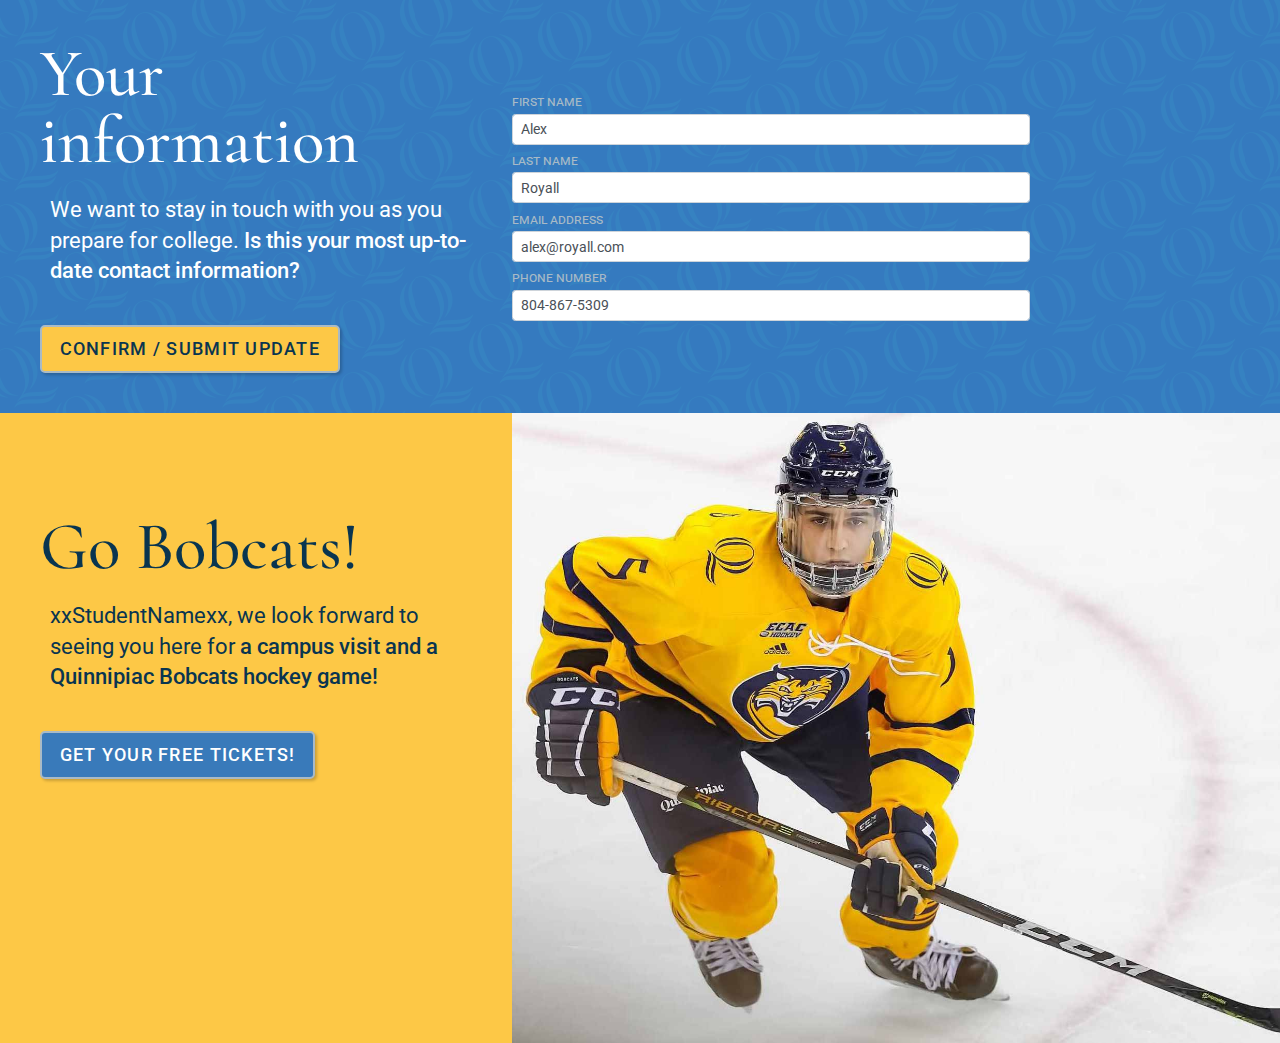
==== refactor.html @ 509ea184 "2nd section refactor RWD" ====
<!DOCTYPE html>
<html lang="en">
  <head>
    <meta charset="UTF-8" />
    <meta name="viewport" content="width=device-width, initial-scale=1.0" />
    <meta http-equiv="X-UA-Compatible" content="ie=edge" />
    <title>Welcome to Quinnipiac!</title>
    <!-- Google Fonts -->
    <link href="https://fonts.googleapis.com/css?family=Cormorant:500|Roboto:300,500&display=swap" rel="stylesheet" />
    <!-- Bootstrap CDN CSS -->
    <link
      rel="stylesheet"
      href="https://stackpath.bootstrapcdn.com/bootstrap/4.3.1/css/bootstrap.min.css"
      integrity="sha384-ggOyR0iXCbMQv3Xipma34MD+dH/1fQ784/j6cY/iJTQUOhcWr7x9JvoRxT2MZw1T"
      crossorigin="anonymous"
    />
    <style>
      /* document styles */
      html {
        font-size: 16px;
        font-family: "Roboto", sans-serif;
        font-weight: 300;
      }
      body {
        margin: 0;
      }
      h1 {
        font-size: 2.6rem;
        line-height: 1em;
        font-family: "Cormorant", serif;
        font-weight: 500;
        margin: 0;
      }
      p {
        margin: 10px 0 20px;
        line-height: 1.35em;
        padding-left: 5px;
      }
      span {
        font-weight: 500;
      }

      /* flex content containers */
      .split-content {
        display: flex;
        flex-direction: column;
      }
      .content {
        padding: 40px;
      }
      button {
        font-weight: 500;
        font-size: 0.7rem;
        text-transform: uppercase;
        letter-spacing: 0.02rem;
        padding: 0.5em 1em 0.5em 1em;
        border-radius: 5px;
        box-shadow: 2px 2px 3px rgba(0, 0, 0, 0.2);
      }

      /* update info section */
      .info-section {
        color: #fff;
        background-image: url("./images/QPattern_1X_Blue.png");
      }
      .info-text {
        padding: 40px 40px 20px 40px;
      }
      .info-text button {
        background-color: #fdc846;
        border: 2px solid #a9bac6;
        color: #093550;
      }
      .info-form {
        min-height: 280px;
        padding: 0px 40px 40px 40px;
      }
      label {
        color: #a9bac6;
        font-variant: small-caps;
        margin-bottom: 1px;
        font-size: 0.9rem;
      }
      .form-group {
        margin-bottom: 0.2rem;
      }

      /* free hockey tickets section */
      .hockey-section {
        color: #093550;
        background-color: #fdc846;
      }
      .hockey-text button {
        background-color: #397aba;
        border: 2px solid #a9bac6;
        color: #fff;
      }
      .hockey-photo {
        background-image: url("./images/q_hockey_crop.jpg");
        background-size: cover;
        min-height: 280px;
      }

      /* mobile landscape 568px - 760px */
      @media screen and (min-width: 568px) {
        .content {
          padding: 40px;
        }
        .split-content {
          flex-direction: row;
        }
        .hockey-text {
          width: 50%;
        }
        .hockey-photo {
          width: 50%;
        }
        .info-text {
          width: 50%;
        }
        .info-form {
          width: 50%;
          padding: 40px 20px 40px 0px;
        }
      }
      /* tablet portrait 761px - 1245px */
      @media screen and (min-width: 761px) {
        h1 {
          font-size: 3.2rem;
        }
        p {
          font-size: 1.1rem;
        }
        button {
          font-size: 0.9rem;
          letter-spacing: 0.06rem;
        }
      }
      /* laptop 1245px - 2000px */
      @media screen and (min-width: 1245px) {
        h1 {
          font-size: 4.2rem;
          margin-top: 60px;
        }
        p {
          font-size: 1.4rem;
          margin: 20px 5px 40px;
        }
        button {
          font-size: 1.1rem;
          letter-spacing: 0.08rem;
        }
        .hockey-photo {
          min-height: 630px;
          width: 60%;
        }
        .hockey-text {
          width: 40%;
        }
        .info-text {
          width: 40%;
        }
        .info-text h1 {
          margin-top: 0;
        }
        .info-form {
          width: 60%;
          padding: 40px 250px 40px 0px;
          margin: auto 0;
        }
      }
      /* desktop 2000px + */
      @media screen and (min-width: 2000px) {
        .hockey-photo {
          min-height: 1100px;
          width: 75%;
        }
        .hockey-text {
          width: 25%;
        }
        .info-text {
          width: 25%;
        }
        .info-text h1 {
          margin-top: 0;
        }
        .info-form {
          width: 75%;
          padding: 40px 700px 40px 0px;
          margin: auto 0;
        }
      }
    </style>
  </head>
  <body>
    <!--  -->
    <!-- header -->
    <!--  -->
    <section class="info-section">
      <div class="split-content">
        <div class="content info-text">
          <h1>Your information</h1>
          <p>We want to stay in touch with you as you prepare for college. <span>Is this your most up-to-date contact information? </span></p>
          <button id="info-button">Confirm / Submit Update</button>
        </div>
        <div class="content info-form">
          <form id="info-form" action="" method="post">
            <div class="form-group">
              <label for="first-name">first name</label>
              <input id="first-name" class="form-control form-control-sm" type="text" name="firstname" value="Alex" />
            </div>
            <div class="form-group">
              <label for="last-name">last name</label>
              <input id="last-name" class="form-control form-control-sm" type="text" name="lastname" value="Royall" />
            </div>
            <div class="form-group">
              <label for="email-address">email address</label>
              <input id="email-address" class="form-control form-control-sm" type="email" name="emailaddress" value="alex@royall.com" />
            </div>
            <div class="form-group">
              <label for="phone-number">phone number</label>
              <input id="phone-number" class="form-control form-control-sm" type="tel" name="phonenumber" value="804-867-5309" />
            </div>
          </form>
        </div>
      </div>
    </section>
    <!--  -->
    <section class="hockey-section">
      <div class="split-content">
        <div class="content hockey-text">
          <h1>Go Bobcats!</h1>
          <p>xxStudentNamexx, we look forward to seeing you here for <span>a campus visit and a Quinnipiac Bobcats hockey game!</span></p>
          <button id="hockey-button">Get your free tickets!</button>
        </div>
        <div class="content b hockey-photo"></div>
      </div>
    </section>
    <!--  -->
    <!-- footer -->
    <!--  -->
    <!-- Bootstrap CDN JS -->
    <script src="https://code.jquery.com/jquery-3.3.1.slim.min.js" integrity="sha384-q8i/X+965DzO0rT7abK41JStQIAqVgRVzpbzo5smXKp4YfRvH+8abtTE1Pi6jizo" crossorigin="anonymous"></script>

    <script
      src="https://cdnjs.cloudflare.com/ajax/libs/popper.js/1.14.7/umd/popper.min.js"
      integrity="sha384-UO2eT0CpHqdSJQ6hJty5KVphtPhzWj9WO1clHTMGa3JDZwrnQq4sF86dIHNDz0W1"
      crossorigin="anonymous"
    ></script>

    <script
      src="https://stackpath.bootstrapcdn.com/bootstrap/4.3.1/js/bootstrap.min.js"
      integrity="sha384-JjSmVgyd0p3pXB1rRibZUAYoIIy6OrQ6VrjIEaFf/nJGzIxFDsf4x0xIM+B07jRM"
      crossorigin="anonymous"
    ></script>

    <!-- jQuery dummy alerts for link clicks -->
    <script>
      // jquery script container
      $(document).ready(function() {
        // Confirm/Update Info button FPO
        $("#info-button").click(function(event) {
          alert("Thanks!\nNow scroll down and get those free hockey tickets!\nSee ya soon!");
          event.preventDefault();
        });
        // Get Free Hockey Tickets button FPO
        $("#hockey-button").click(function(event) {
          alert("Go Bobcats!\nWe'll see you on the ice!");
          event.preventDefault();
        });
        // navigating financial aid LINK
        $("#financial-aid").click(function(event) {
          alert("you selected: Navigating financial aid");
          event.preventDefault();
        });
        // get involved right away LINK
        $("#get-involved").click(function(event) {
          alert("you selected: get involved right away");
          event.preventDefault();
        });
        // Rocky Top Student Center LINK
        $("#rocky-top").click(function(event) {
          alert("you selected: Rocky Top Student Center");
          event.preventDefault();
        });
        // 53 undergrad majors LINK
        $("#53-undergrads").click(function(event) {
          alert("you selected: 53 undergrad majors");
          event.preventDefault();
        });
      });
    </script>
  </body>
</html>
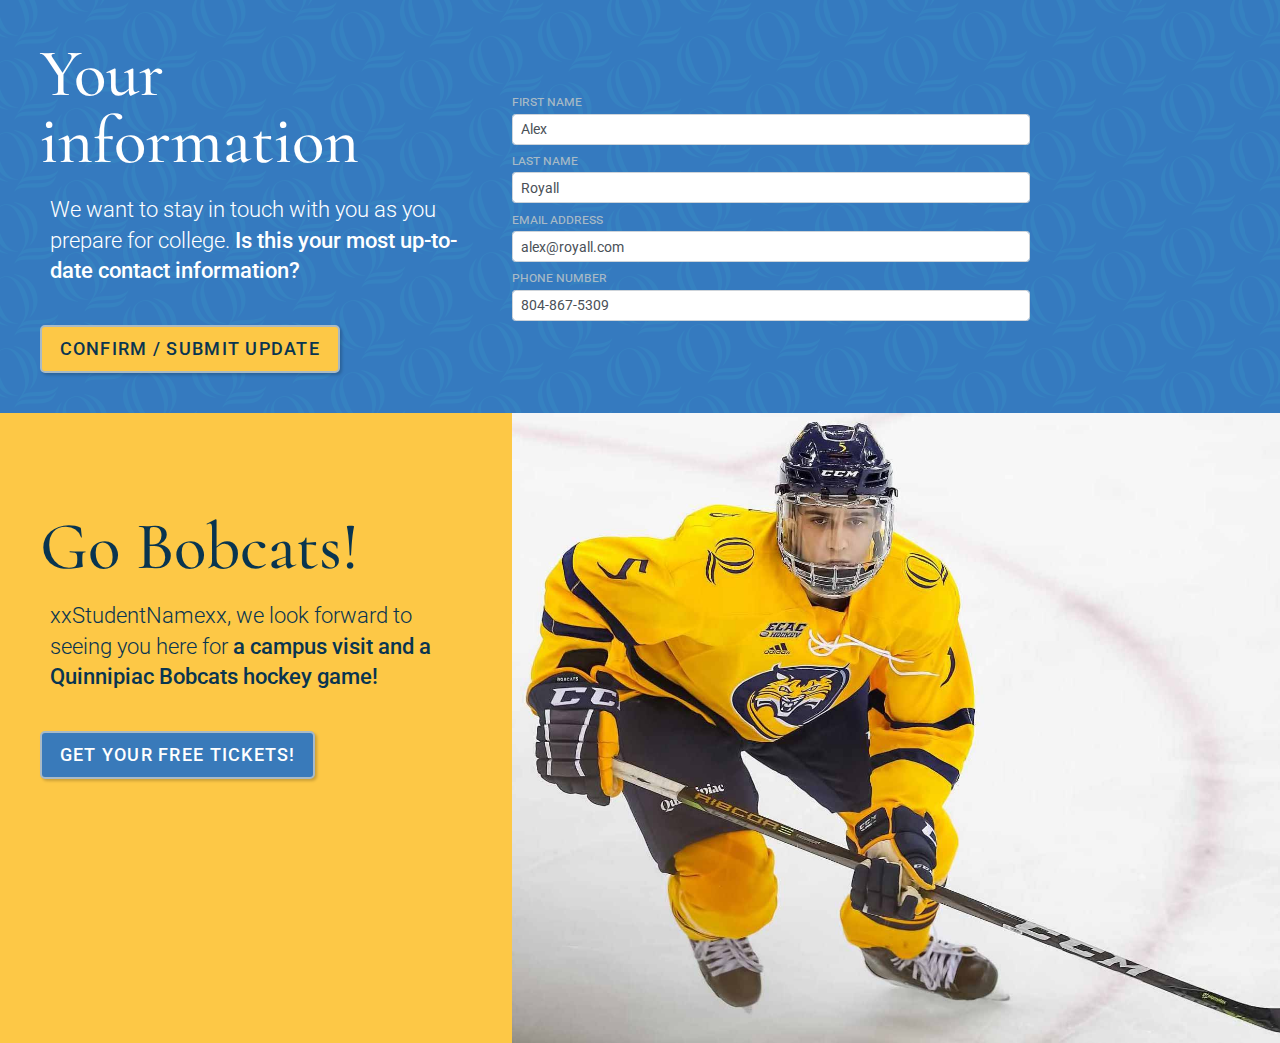
==== commit 8555d9db: "remove font-family and -weight from html selector" ====
--- a/refactor.html
+++ b/refactor.html
@@ -6,7 +6,7 @@
     <meta http-equiv="X-UA-Compatible" content="ie=edge" />
     <title>Welcome to Quinnipiac!</title>
     <!-- Google Fonts -->
-    <link href="https://fonts.googleapis.com/css?family=Cormorant:500|Roboto:300,500&display=swap" rel="stylesheet" />
+    <link href="https://fonts.googleapis.com/css?family=Cormorant:500|Roboto:100,200,300,400,500&display=swap" rel="stylesheet" />
     <!-- Bootstrap CDN CSS -->
     <link
       rel="stylesheet"
@@ -18,20 +18,20 @@
       /* document styles */
       html {
         font-size: 16px;
+      }
+      body {
+        margin: 0;
+      }
+      h1 {
+        font-family: "Cormorant", serif;
+        font-weight: 500;
+        font-size: 2.6rem;
+        line-height: 1em;
+        margin: 0;
+      }
+      p {
         font-family: "Roboto", sans-serif;
         font-weight: 300;
-      }
-      body {
-        margin: 0;
-      }
-      h1 {
-        font-size: 2.6rem;
-        line-height: 1em;
-        font-family: "Cormorant", serif;
-        font-weight: 500;
-        margin: 0;
-      }
-      p {
         margin: 10px 0 20px;
         line-height: 1.35em;
         padding-left: 5px;
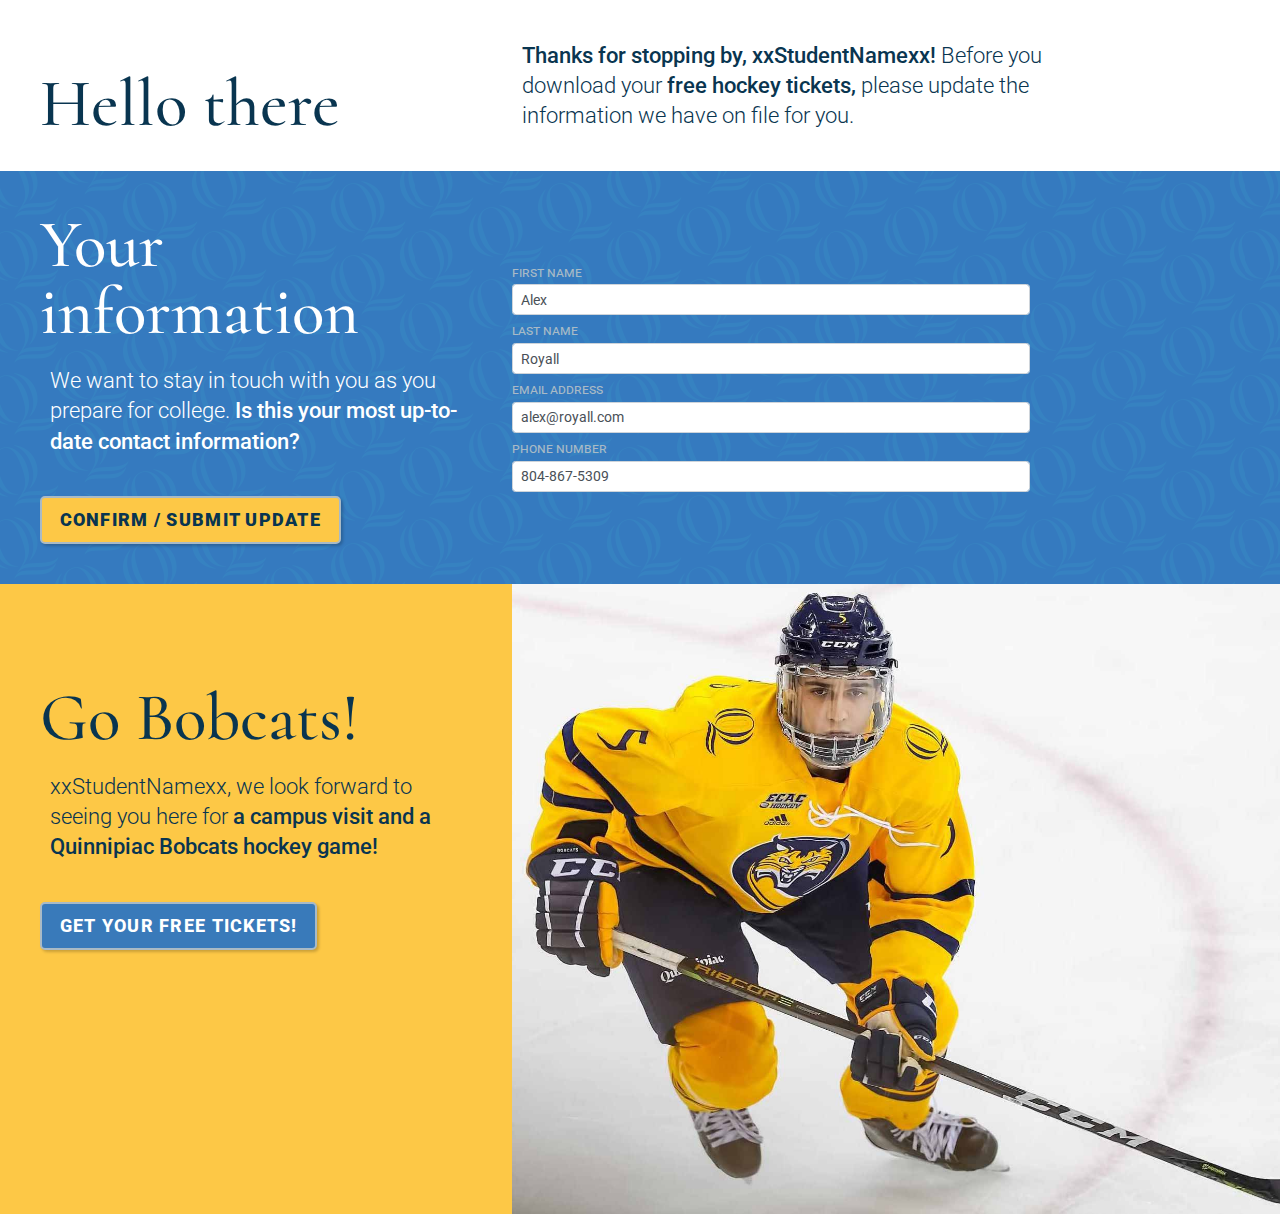
==== commit 7114bc0f: "refactored GREETING section RWD finish" ====
--- a/refactor.html
+++ b/refactor.html
@@ -6,7 +6,7 @@
     <meta http-equiv="X-UA-Compatible" content="ie=edge" />
     <title>Welcome to Quinnipiac!</title>
     <!-- Google Fonts -->
-    <link href="https://fonts.googleapis.com/css?family=Cormorant:500|Roboto:100,200,300,400,500&display=swap" rel="stylesheet" />
+    <link href="https://fonts.googleapis.com/css?family=Cormorant:500|Roboto:100,200,300,400,500,600,700,800,900&display=swap" rel="stylesheet" />
     <!-- Bootstrap CDN CSS -->
     <link
       rel="stylesheet"
@@ -49,7 +49,7 @@
         padding: 40px;
       }
       button {
-        font-weight: 500;
+        font-weight: 800;
         font-size: 0.7rem;
         text-transform: uppercase;
         letter-spacing: 0.02rem;
@@ -58,6 +58,17 @@
         box-shadow: 2px 2px 3px rgba(0, 0, 0, 0.2);
       }
 
+      /* greeting section */
+      .greeting-section {
+        color: #093550;
+      }
+      .greeting-head {
+        padding: 40px 40px 5px 40px;
+      }
+      .greeting-text {
+        padding: 0px 40px 20px 40px;
+      }
+
       /* update info section */
       .info-section {
         color: #fff;
@@ -70,6 +81,7 @@
         background-color: #fdc846;
         border: 2px solid #a9bac6;
         color: #093550;
+        font-weight: 900;
       }
       .info-form {
         min-height: 280px;
@@ -109,20 +121,36 @@
         .split-content {
           flex-direction: row;
         }
+        .greeting-head h1 {
+          margin-top: 25px;
+        }
+        /* .greeting-head p {
+          margin-bottom: 100px;
+        } */
+        .greeting-head {
+          width: 50%;
+          padding-bottom: 10px;
+        }
+        .greeting-text {
+          width: 50%;
+          padding: 10px 20px 0px 0px;
+          margin: 0px;
+        }
+        .info-text {
+          width: 50%;
+        }
+        .info-form {
+          width: 50%;
+          padding: 40px 20px 40px 0px;
+        }
         .hockey-text {
           width: 50%;
         }
         .hockey-photo {
           width: 50%;
         }
-        .info-text {
-          width: 50%;
-        }
-        .info-form {
-          width: 50%;
-          padding: 40px 20px 40px 0px;
-        }
-      }
+      }
+
       /* tablet portrait 761px - 1245px */
       @media screen and (min-width: 761px) {
         h1 {
@@ -135,7 +163,22 @@
           font-size: 0.9rem;
           letter-spacing: 0.06rem;
         }
-      }
+        .greeting-head {
+          padding-bottom: 10px;
+        }
+        .greeting-text {
+          max-width: 45%;
+        }
+      }
+
+      /* special 925px - 2000px */
+      @media screen and (min-width: 925px) {
+        .greeting-text p {
+          margin-top: 30px;
+          width: 100%;
+        }
+      }
+
       /* laptop 1245px - 2000px */
       @media screen and (min-width: 1245px) {
         h1 {
@@ -150,12 +193,14 @@
           font-size: 1.1rem;
           letter-spacing: 0.08rem;
         }
-        .hockey-photo {
-          min-height: 630px;
+        .greeting-head h1 {
+          margin-top: 30px;
+        }
+        .greeting-head {
+          width: 40%;
+        }
+        .greeting-text {
           width: 60%;
-        }
-        .hockey-text {
-          width: 40%;
         }
         .info-text {
           width: 40%;
@@ -168,15 +213,35 @@
           padding: 40px 250px 40px 0px;
           margin: auto 0;
         }
-      }
+        .hockey-photo {
+          min-height: 630px;
+          width: 60%;
+        }
+        .hockey-text {
+          width: 40%;
+        }
+      }
+
+      /* special 1661px - 2000px */
+      @media screen and (min-width: 1661px) {
+        .greeting-head h1 {
+          margin-top: 0px;
+        }
+      }
+
       /* desktop 2000px + */
       @media screen and (min-width: 2000px) {
-        .hockey-photo {
-          min-height: 1100px;
+        .greeting-text p {
+          width: 60%;
+        }
+        .greeting-head {
+          width: 25%;
+        }
+        .greeting-text {
           width: 75%;
         }
-        .hockey-text {
-          width: 25%;
+        .greeting-text p {
+          width: 100%;
         }
         .info-text {
           width: 25%;
@@ -189,20 +254,44 @@
           padding: 40px 700px 40px 0px;
           margin: auto 0;
         }
+        .hockey-photo {
+          min-height: 1100px;
+          width: 75%;
+        }
+        .hockey-text {
+          width: 25%;
+        }
       }
     </style>
   </head>
   <body>
-    <!--  -->
-    <!-- header -->
-    <!--  -->
+    <!-- HEADER -->
+
+    <!-- GREETING -->
+    <section class="greeting-section">
+      <div class="split-content">
+        <!--  -->
+        <div class="content greeting-head">
+          <h1>Hello there</h1>
+        </div>
+        <!--  -->
+        <div class="content greeting-text">
+          <p><span>Thanks for stopping by, xxStudentNamexx!</span> Before you download your <span>free hockey tickets,</span> please update the information we have on file for you.</p>
+        </div>
+        <!--  -->
+      </div>
+    </section>
+
+    <!-- INFORMATION -->
     <section class="info-section">
       <div class="split-content">
+        <!--  -->
         <div class="content info-text">
           <h1>Your information</h1>
           <p>We want to stay in touch with you as you prepare for college. <span>Is this your most up-to-date contact information? </span></p>
           <button id="info-button">Confirm / Submit Update</button>
         </div>
+        <!--  -->
         <div class="content info-form">
           <form id="info-form" action="" method="post">
             <div class="form-group">
@@ -223,22 +312,29 @@
             </div>
           </form>
         </div>
+        <!--  -->
       </div>
     </section>
-    <!--  -->
+
+    <!-- HOCKEY TICKETS -->
     <section class="hockey-section">
       <div class="split-content">
+        <!--  -->
         <div class="content hockey-text">
           <h1>Go Bobcats!</h1>
           <p>xxStudentNamexx, we look forward to seeing you here for <span>a campus visit and a Quinnipiac Bobcats hockey game!</span></p>
           <button id="hockey-button">Get your free tickets!</button>
         </div>
+        <!--  -->
         <div class="content b hockey-photo"></div>
+        <!--  -->
       </div>
     </section>
-    <!--  -->
-    <!-- footer -->
-    <!--  -->
+
+    <!-- FOOTER -->
+
+    <!-- END HTML / START JS -->
+
     <!-- Bootstrap CDN JS -->
     <script src="https://code.jquery.com/jquery-3.3.1.slim.min.js" integrity="sha384-q8i/X+965DzO0rT7abK41JStQIAqVgRVzpbzo5smXKp4YfRvH+8abtTE1Pi6jizo" crossorigin="anonymous"></script>
 
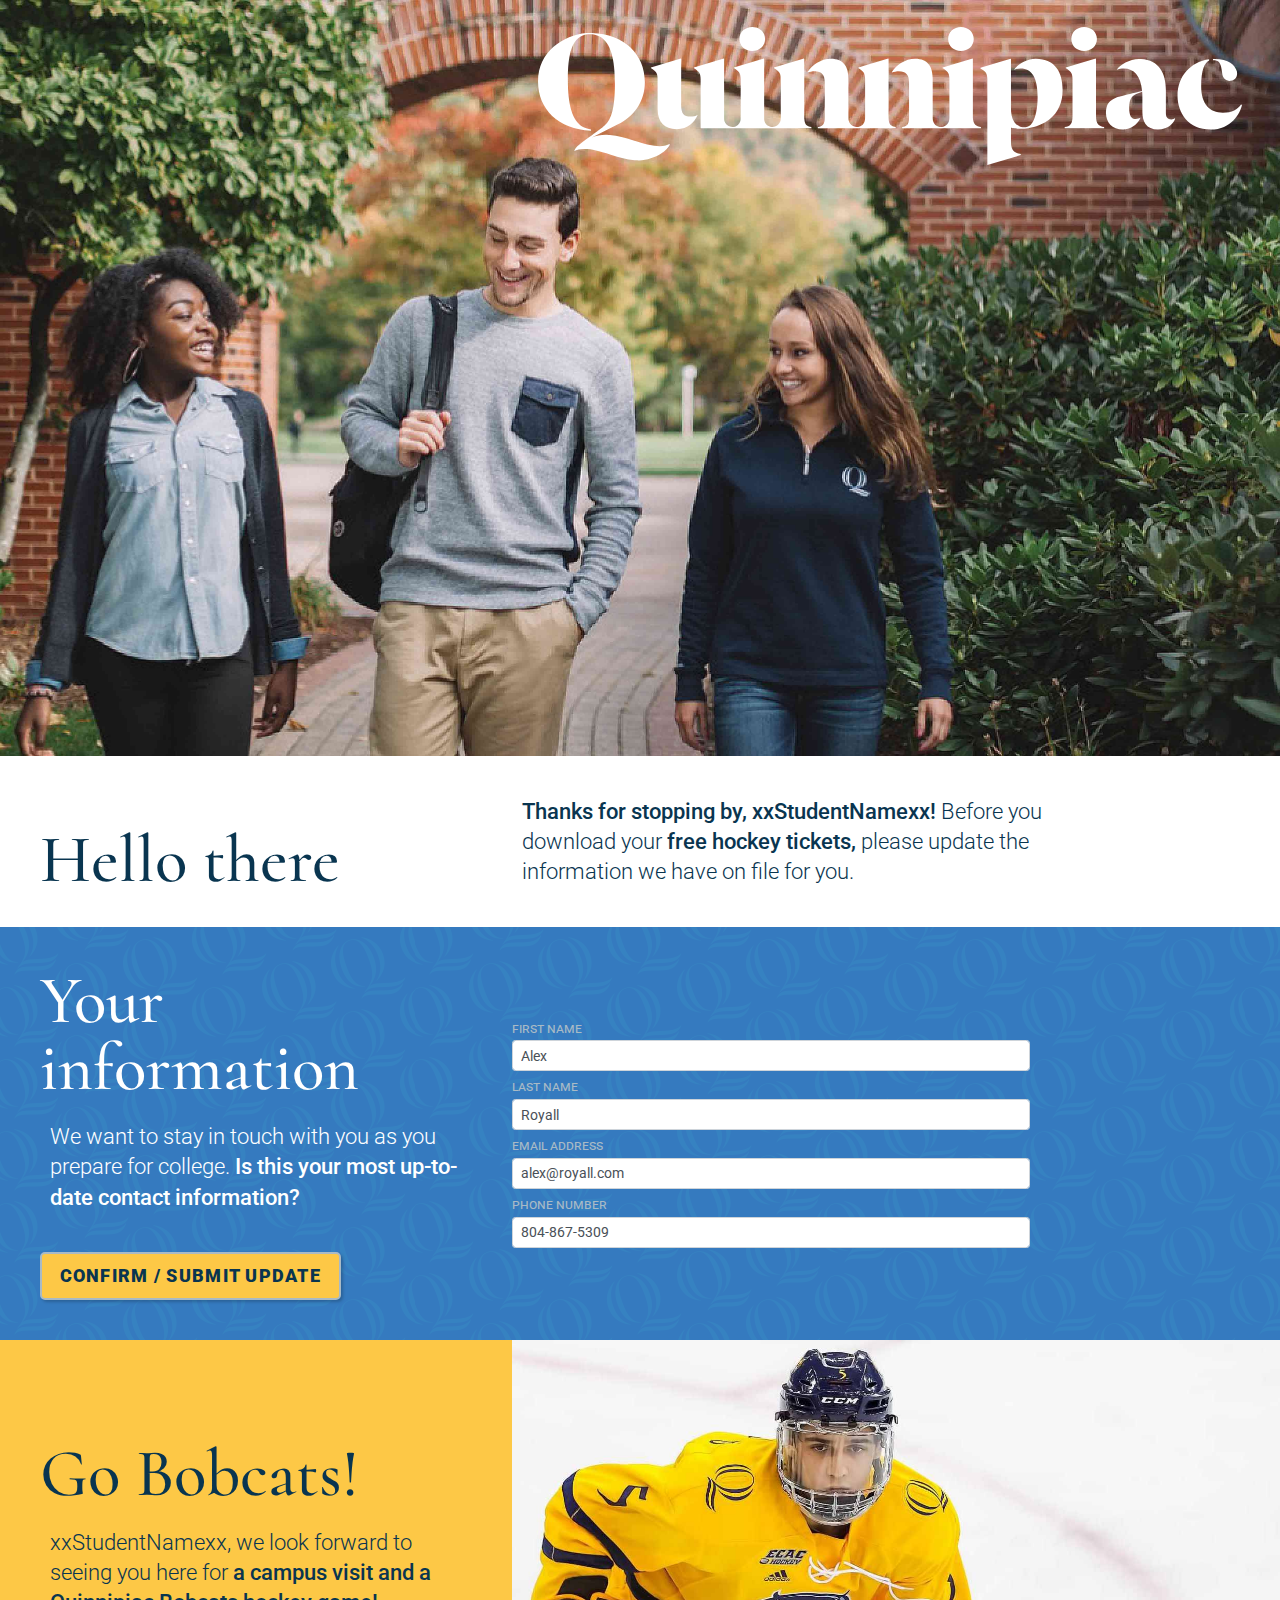
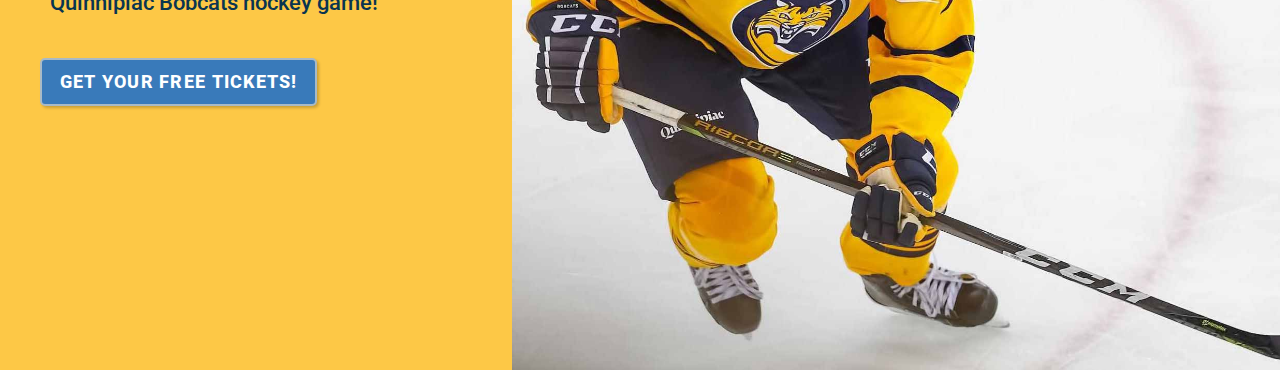
==== commit 1add4503: "header photo and logo RWD" ====
--- a/refactor.html
+++ b/refactor.html
@@ -19,9 +19,11 @@
       html {
         font-size: 16px;
       }
+
       body {
         margin: 0;
       }
+
       h1 {
         font-family: "Cormorant", serif;
         font-weight: 500;
@@ -29,6 +31,7 @@
         line-height: 1em;
         margin: 0;
       }
+
       p {
         font-family: "Roboto", sans-serif;
         font-weight: 300;
@@ -36,6 +39,7 @@
         line-height: 1.35em;
         padding-left: 5px;
       }
+
       span {
         font-weight: 500;
       }
@@ -45,9 +49,11 @@
         display: flex;
         flex-direction: column;
       }
+
       .content {
         padding: 40px;
       }
+
       button {
         font-weight: 800;
         font-size: 0.7rem;
@@ -58,13 +64,30 @@
         box-shadow: 2px 2px 3px rgba(0, 0, 0, 0.2);
       }
 
+      /* header photo and logo */
+      header {
+        background-image: url("./images/q_students.jpg");
+        background-size: cover;
+        background-position: 15%;
+        min-height: 95vmin;
+      }
+
+      #head-logo {
+        width: 85%;
+        right: 3%;
+        top: 1.5%;
+        position: absolute;
+      }
+
       /* greeting section */
       .greeting-section {
         color: #093550;
       }
+
       .greeting-head {
         padding: 40px 40px 5px 40px;
       }
+
       .greeting-text {
         padding: 0px 40px 20px 40px;
       }
@@ -74,25 +97,30 @@
         color: #fff;
         background-image: url("./images/QPattern_1X_Blue.png");
       }
+
       .info-text {
         padding: 40px 40px 20px 40px;
       }
+
       .info-text button {
         background-color: #fdc846;
         border: 2px solid #a9bac6;
         color: #093550;
         font-weight: 900;
       }
+
       .info-form {
         min-height: 280px;
         padding: 0px 40px 40px 40px;
       }
+
       label {
         color: #a9bac6;
         font-variant: small-caps;
         margin-bottom: 1px;
         font-size: 0.9rem;
       }
+
       .form-group {
         margin-bottom: 0.2rem;
       }
@@ -102,11 +130,13 @@
         color: #093550;
         background-color: #fdc846;
       }
+
       .hockey-text button {
         background-color: #397aba;
         border: 2px solid #a9bac6;
         color: #fff;
       }
+
       .hockey-photo {
         background-image: url("./images/q_hockey_crop.jpg");
         background-size: cover;
@@ -115,37 +145,52 @@
 
       /* mobile landscape 568px - 760px */
       @media screen and (min-width: 568px) {
+        header {
+          min-height: 100vmin;
+          background-position: 5%;
+        }
+
+        #head-logo {
+          width: 55%;
+          top: 5%;
+        }
+
         .content {
           padding: 40px;
         }
+
         .split-content {
           flex-direction: row;
         }
+
         .greeting-head h1 {
           margin-top: 25px;
         }
-        /* .greeting-head p {
-          margin-bottom: 100px;
-        } */
+
         .greeting-head {
           width: 50%;
           padding-bottom: 10px;
         }
+
         .greeting-text {
           width: 50%;
           padding: 10px 20px 0px 0px;
           margin: 0px;
         }
+
         .info-text {
           width: 50%;
         }
+
         .info-form {
           width: 50%;
           padding: 40px 20px 40px 0px;
         }
+
         .hockey-text {
           width: 50%;
         }
+
         .hockey-photo {
           width: 50%;
         }
@@ -153,19 +198,33 @@
 
       /* tablet portrait 761px - 1245px */
       @media screen and (min-width: 761px) {
+        header {
+          min-height: 89vmin;
+          background-position: 12%;
+        }
+
+        #head-logo {
+          width: 58%;
+          top: 2.5%;
+        }
+
         h1 {
           font-size: 3.2rem;
         }
+
         p {
           font-size: 1.1rem;
         }
+
         button {
           font-size: 0.9rem;
           letter-spacing: 0.06rem;
         }
+
         .greeting-head {
           padding-bottom: 10px;
         }
+
         .greeting-text {
           max-width: 45%;
         }
@@ -173,6 +232,16 @@
 
       /* special 925px - 2000px */
       @media screen and (min-width: 925px) {
+        header {
+          min-height: 84vmin;
+          background-position: 10%;
+        }
+
+        #head-logo {
+          width: 55%;
+          top: 3%;
+        }
+
         .greeting-text p {
           margin-top: 30px;
           width: 100%;
@@ -185,38 +254,48 @@
           font-size: 4.2rem;
           margin-top: 60px;
         }
+
         p {
           font-size: 1.4rem;
           margin: 20px 5px 40px;
         }
+
         button {
           font-size: 1.1rem;
           letter-spacing: 0.08rem;
         }
+
         .greeting-head h1 {
           margin-top: 30px;
         }
+
         .greeting-head {
           width: 40%;
         }
+
         .greeting-text {
           width: 60%;
         }
+
         .info-text {
           width: 40%;
         }
+
         .info-text h1 {
           margin-top: 0;
         }
+
         .info-form {
           width: 60%;
           padding: 40px 250px 40px 0px;
           margin: auto 0;
         }
+
         .hockey-photo {
           min-height: 630px;
           width: 60%;
         }
+
         .hockey-text {
           width: 40%;
         }
@@ -234,38 +313,50 @@
         .greeting-text p {
           width: 60%;
         }
+
         .greeting-head {
           width: 25%;
         }
+
         .greeting-text {
           width: 75%;
         }
+
         .greeting-text p {
           width: 100%;
         }
+
         .info-text {
           width: 25%;
         }
+
         .info-text h1 {
           margin-top: 0;
         }
+
         .info-form {
           width: 75%;
           padding: 40px 700px 40px 0px;
           margin: auto 0;
         }
+
         .hockey-photo {
           min-height: 1100px;
           width: 75%;
         }
+
         .hockey-text {
           width: 25%;
         }
       }
     </style>
   </head>
+
   <body>
     <!-- HEADER -->
+    <header>
+      <img id="head-logo" src="./images/QU_logo_secondary_WHITE.svg" alt="Quinnipiac logo" />
+    </header>
 
     <!-- GREETING -->
     <section class="greeting-section">
@@ -359,26 +450,31 @@
           alert("Thanks!\nNow scroll down and get those free hockey tickets!\nSee ya soon!");
           event.preventDefault();
         });
+
         // Get Free Hockey Tickets button FPO
         $("#hockey-button").click(function(event) {
           alert("Go Bobcats!\nWe'll see you on the ice!");
           event.preventDefault();
         });
+
         // navigating financial aid LINK
         $("#financial-aid").click(function(event) {
           alert("you selected: Navigating financial aid");
           event.preventDefault();
         });
+
         // get involved right away LINK
         $("#get-involved").click(function(event) {
           alert("you selected: get involved right away");
           event.preventDefault();
         });
+
         // Rocky Top Student Center LINK
         $("#rocky-top").click(function(event) {
           alert("you selected: Rocky Top Student Center");
           event.preventDefault();
         });
+
         // 53 undergrad majors LINK
         $("#53-undergrads").click(function(event) {
           alert("you selected: 53 undergrad majors");
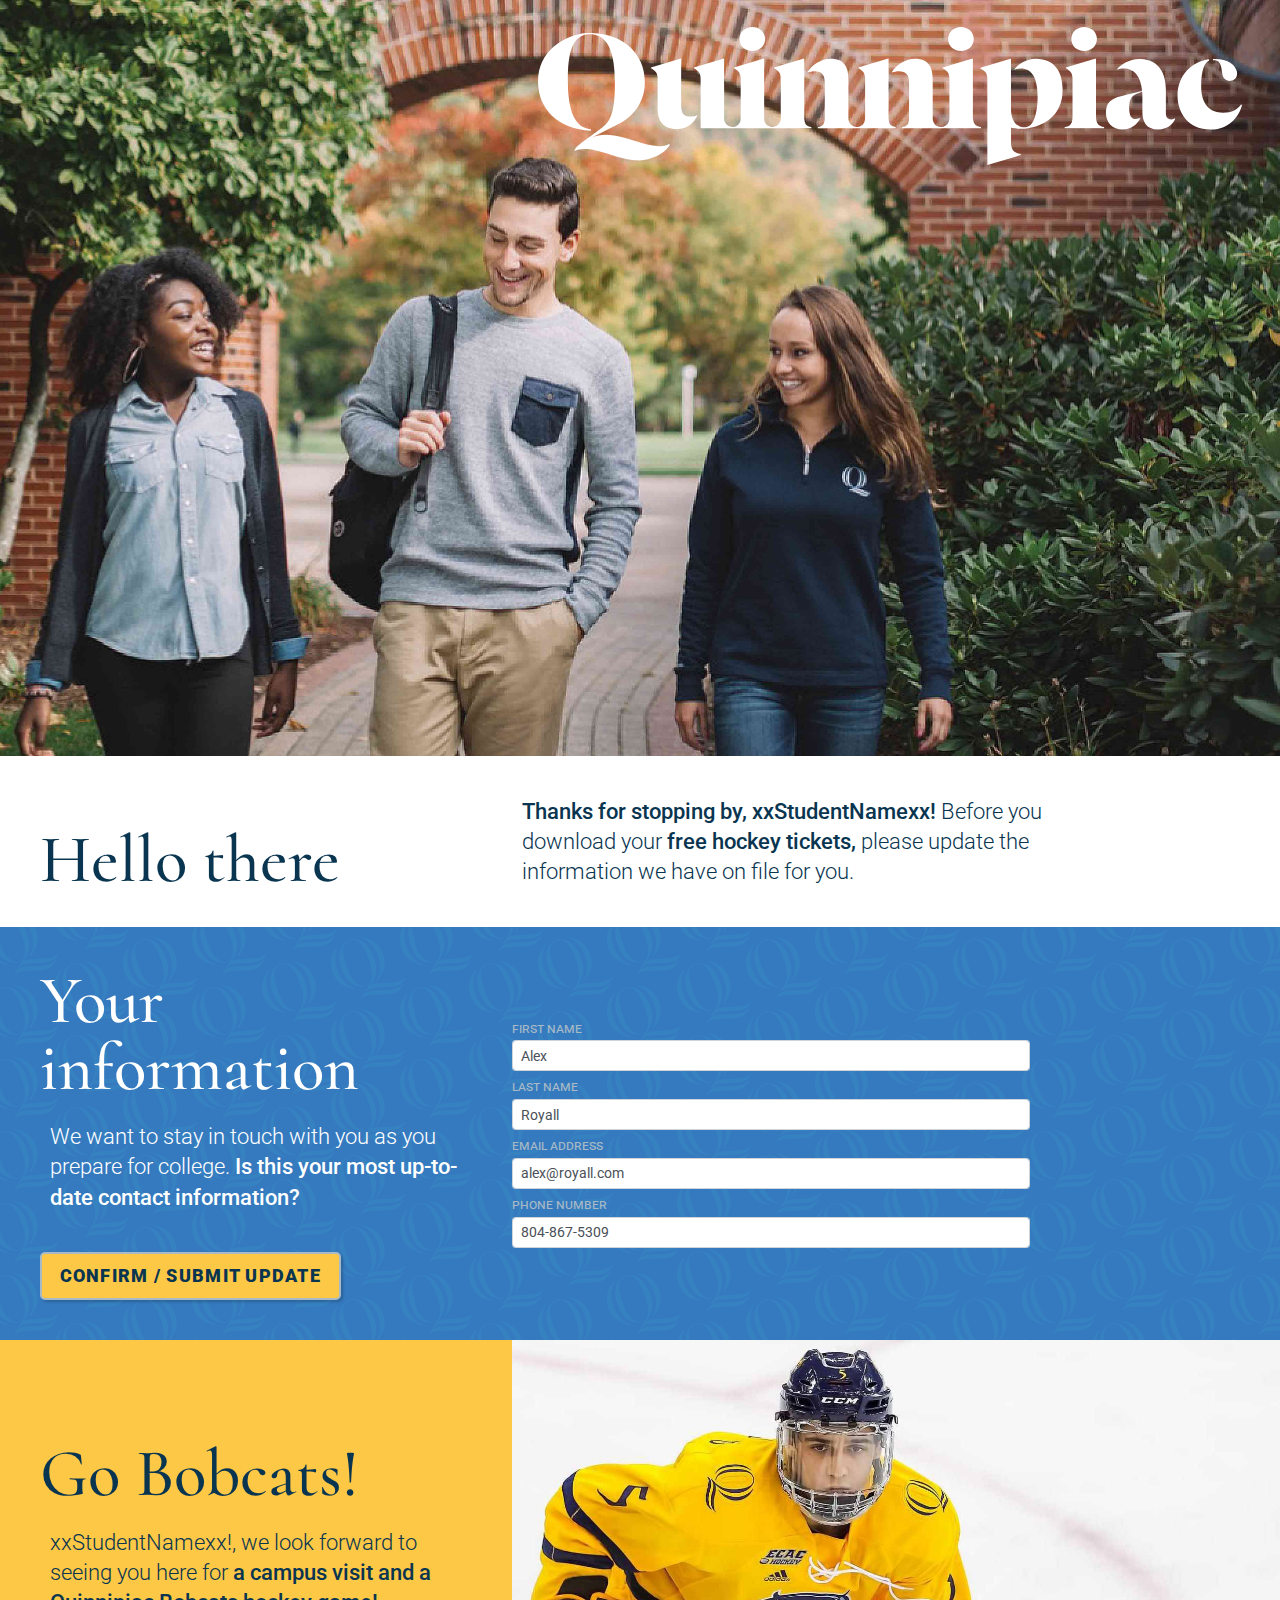
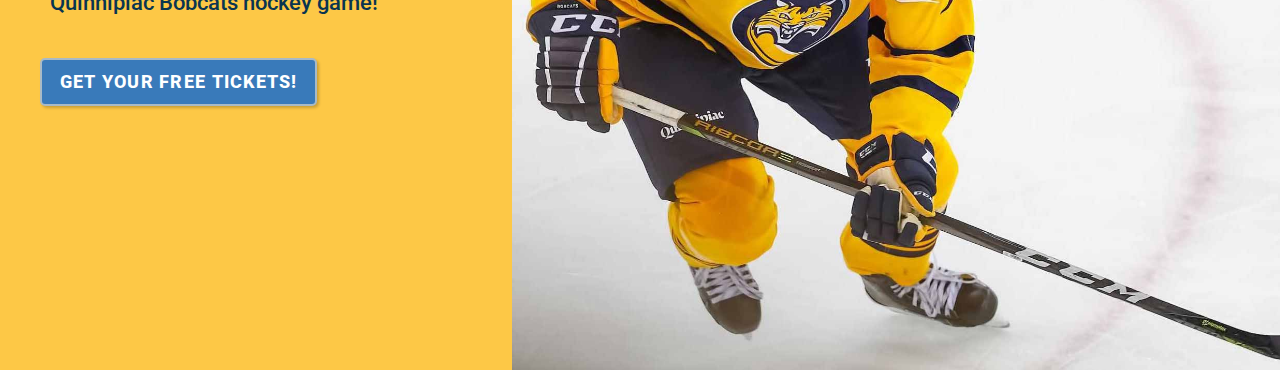
==== commit 0a6bb5f6: "add variable data span tags" ====
--- a/refactor.html
+++ b/refactor.html
@@ -40,7 +40,7 @@
         padding-left: 5px;
       }
 
-      span {
+      strong {
         font-weight: 500;
       }
 
@@ -367,7 +367,10 @@
         </div>
         <!--  -->
         <div class="content greeting-text">
-          <p><span>Thanks for stopping by, xxStudentNamexx!</span> Before you download your <span>free hockey tickets,</span> please update the information we have on file for you.</p>
+          <p>
+            <strong>Thanks for stopping by, <span id="student-name">xxStudentNamexx!</span></strong> Before you download your <strong>free hockey tickets,</strong> please update the information we
+            have on file for you.
+          </p>
         </div>
         <!--  -->
       </div>
@@ -379,7 +382,7 @@
         <!--  -->
         <div class="content info-text">
           <h1>Your information</h1>
-          <p>We want to stay in touch with you as you prepare for college. <span>Is this your most up-to-date contact information? </span></p>
+          <p>We want to stay in touch with you as you prepare for college. <strong>Is this your most up-to-date contact information? </strong></p>
           <button id="info-button">Confirm / Submit Update</button>
         </div>
         <!--  -->
@@ -413,7 +416,7 @@
         <!--  -->
         <div class="content hockey-text">
           <h1>Go Bobcats!</h1>
-          <p>xxStudentNamexx, we look forward to seeing you here for <span>a campus visit and a Quinnipiac Bobcats hockey game!</span></p>
+          <p><span id="student-name">xxStudentNamexx!</span>, we look forward to seeing you here for <strong>a campus visit and a Quinnipiac Bobcats hockey game!</strong></p>
           <button id="hockey-button">Get your free tickets!</button>
         </div>
         <!--  -->
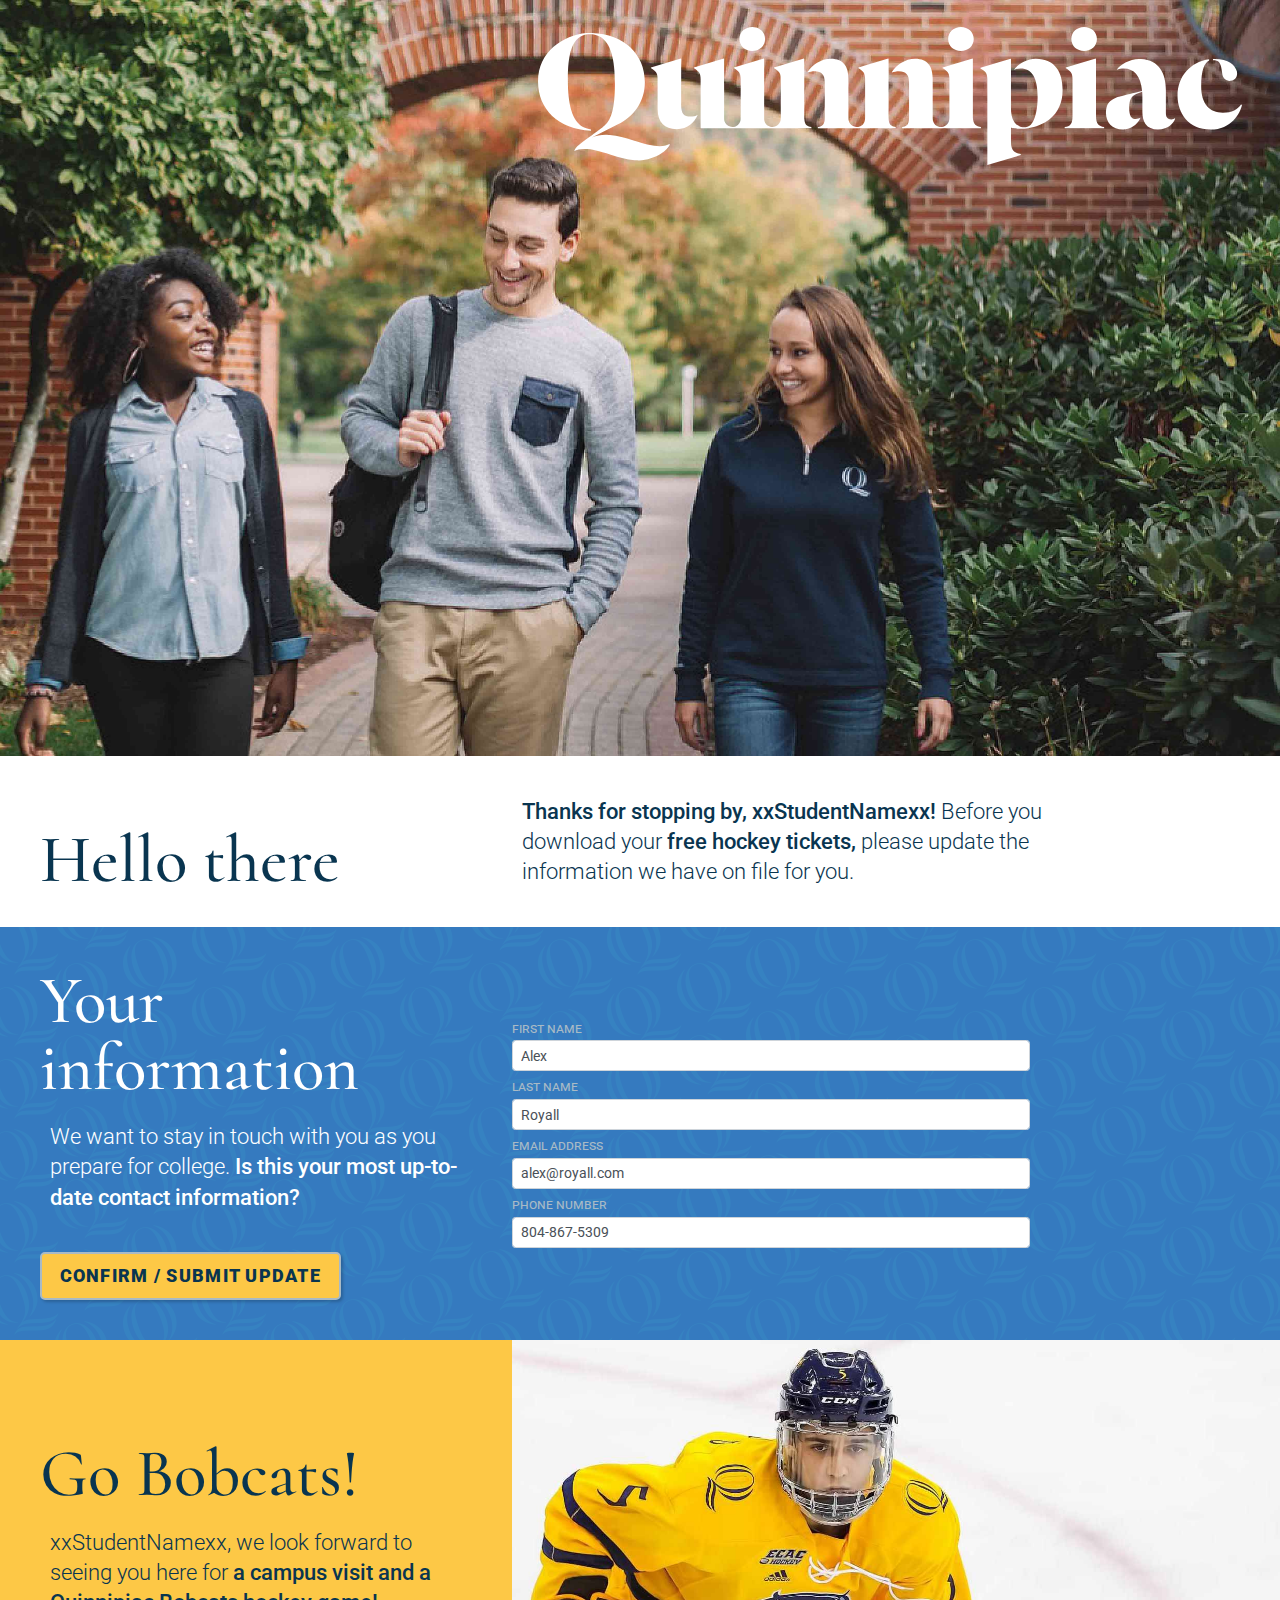
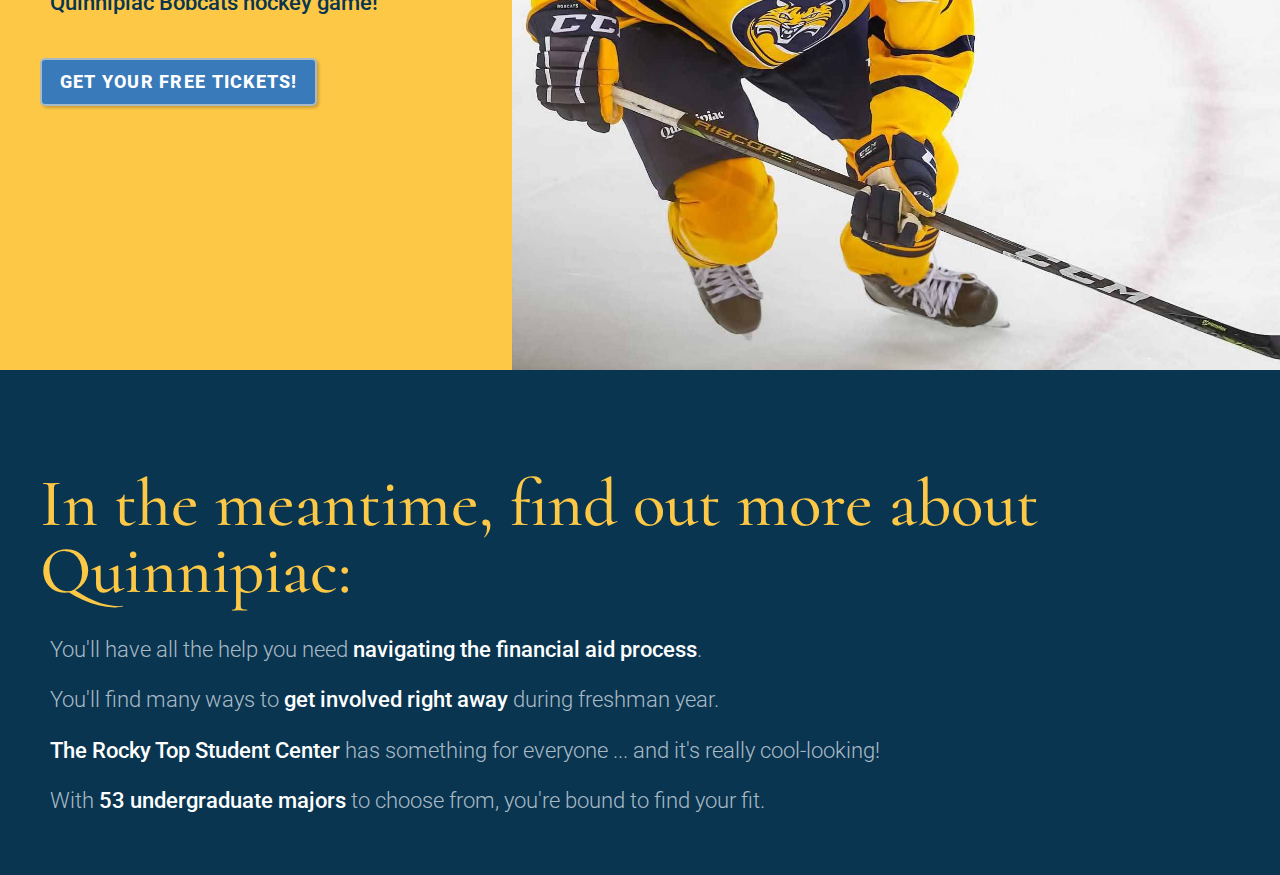
==== commit 35e83fed: "footer RWD" ====
--- a/refactor.html
+++ b/refactor.html
@@ -6,7 +6,7 @@
     <meta http-equiv="X-UA-Compatible" content="ie=edge" />
     <title>Welcome to Quinnipiac!</title>
     <!-- Google Fonts -->
-    <link href="https://fonts.googleapis.com/css?family=Cormorant:500|Roboto:100,200,300,400,500,600,700,800,900&display=swap" rel="stylesheet" />
+    <link href="https://fonts.googleapis.com/css?family=Cormorant:500|Roboto:300,500,800,900&display=swap" rel="stylesheet" />
     <!-- Bootstrap CDN CSS -->
     <link
       rel="stylesheet"
@@ -142,6 +142,51 @@
         background-size: cover;
         min-height: 280px;
       }
+
+      /* footer (more info) section */
+
+      footer {
+        background: #093550;
+      }
+
+      .footer-headline {
+        font-family: "Cormorant", serif;
+        font-weight: 500;
+        color: #fdc846;
+        margin-bottom: 30px;
+      }
+
+      .footer-copy {
+        font-family: "Roboto", sans-serif;
+        font-weight: 300;
+        color: #a9bac6;
+        margin: 20px 5px;
+      }
+
+      .footer-copy a {
+        font-weight: 500;
+        text-decoration: none;
+      }
+
+      .footer-copy a:link {
+        color: #fff;
+      }
+
+      .footer-copy a:visited {
+        color: #fdc846;
+      }
+
+      .footer-copy a:hover {
+        color: #3b83bd;
+      }
+
+      .footer-copy a:active {
+        color: #83bae8;
+      }
+
+      /* ------------- */
+      /* MEDIA QUERIES */
+      /* ------------- */
 
       /* mobile landscape 568px - 760px */
       @media screen and (min-width: 568px) {
@@ -416,7 +461,7 @@
         <!--  -->
         <div class="content hockey-text">
           <h1>Go Bobcats!</h1>
-          <p><span id="student-name">xxStudentNamexx!</span>, we look forward to seeing you here for <strong>a campus visit and a Quinnipiac Bobcats hockey game!</strong></p>
+          <p><span id="student-name">xxStudentNamexx</span>, we look forward to seeing you here for <strong>a campus visit and a Quinnipiac Bobcats hockey game!</strong></p>
           <button id="hockey-button">Get your free tickets!</button>
         </div>
         <!--  -->
@@ -426,6 +471,16 @@
     </section>
 
     <!-- FOOTER -->
+    <footer class="content">
+      <!--  -->
+      <h1 class="footer-headline">In the meantime, find out more about Quinnipiac:</h1>
+      <!--  -->
+      <p class="footer-copy">You'll have all the help you need <a href="#" id="financial-aid">navigating the financial aid process</a>.</p>
+      <p class="footer-copy">You'll find many ways to <a href="#" id="get-involved">get involved right away</a> during freshman year.</p>
+      <p class="footer-copy"><a href="#" id="rocky-top">The Rocky Top Student Center</a> has something for everyone ... and it's really cool-looking!</p>
+      <p class="footer-copy">With <a href="#" id="53-undergrads">53 undergraduate majors</a> to choose from, you're bound to find your fit.</p>
+      <!--  -->
+    </footer>
 
     <!-- END HTML / START JS -->
 
